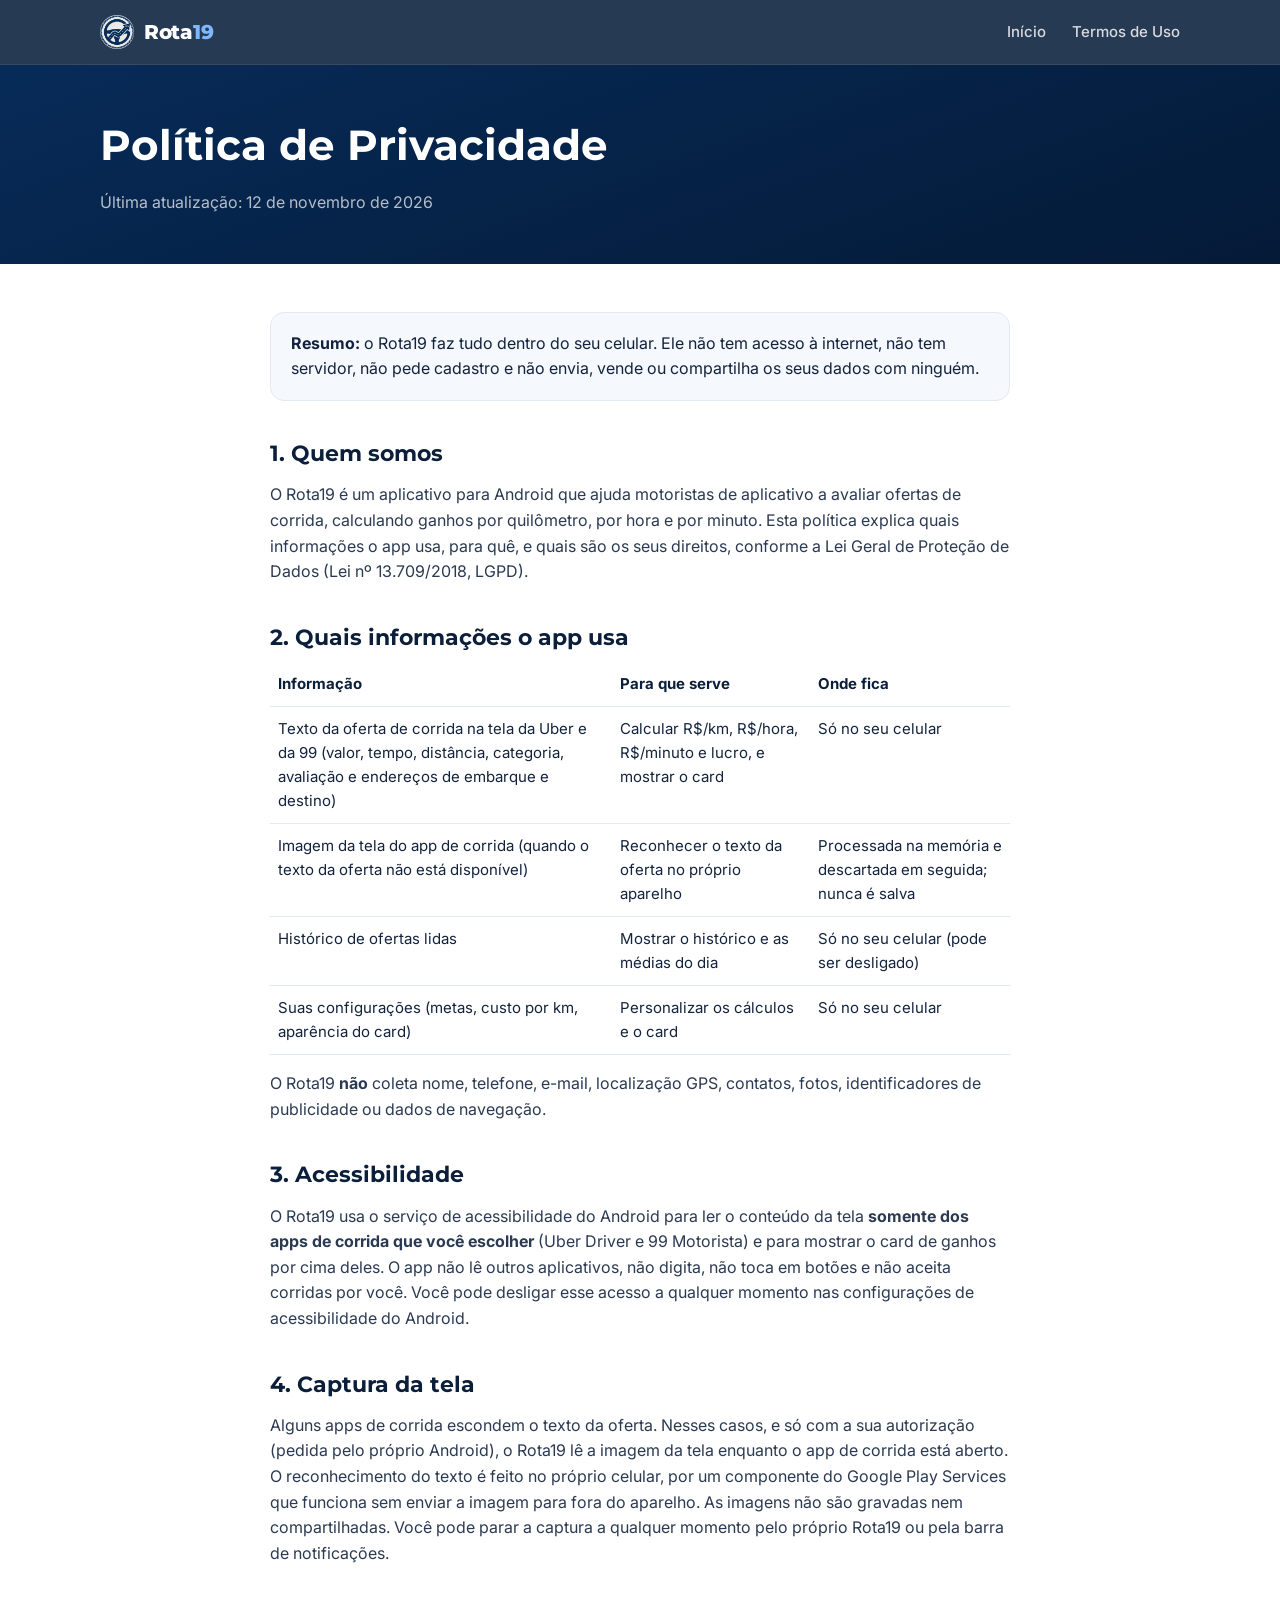
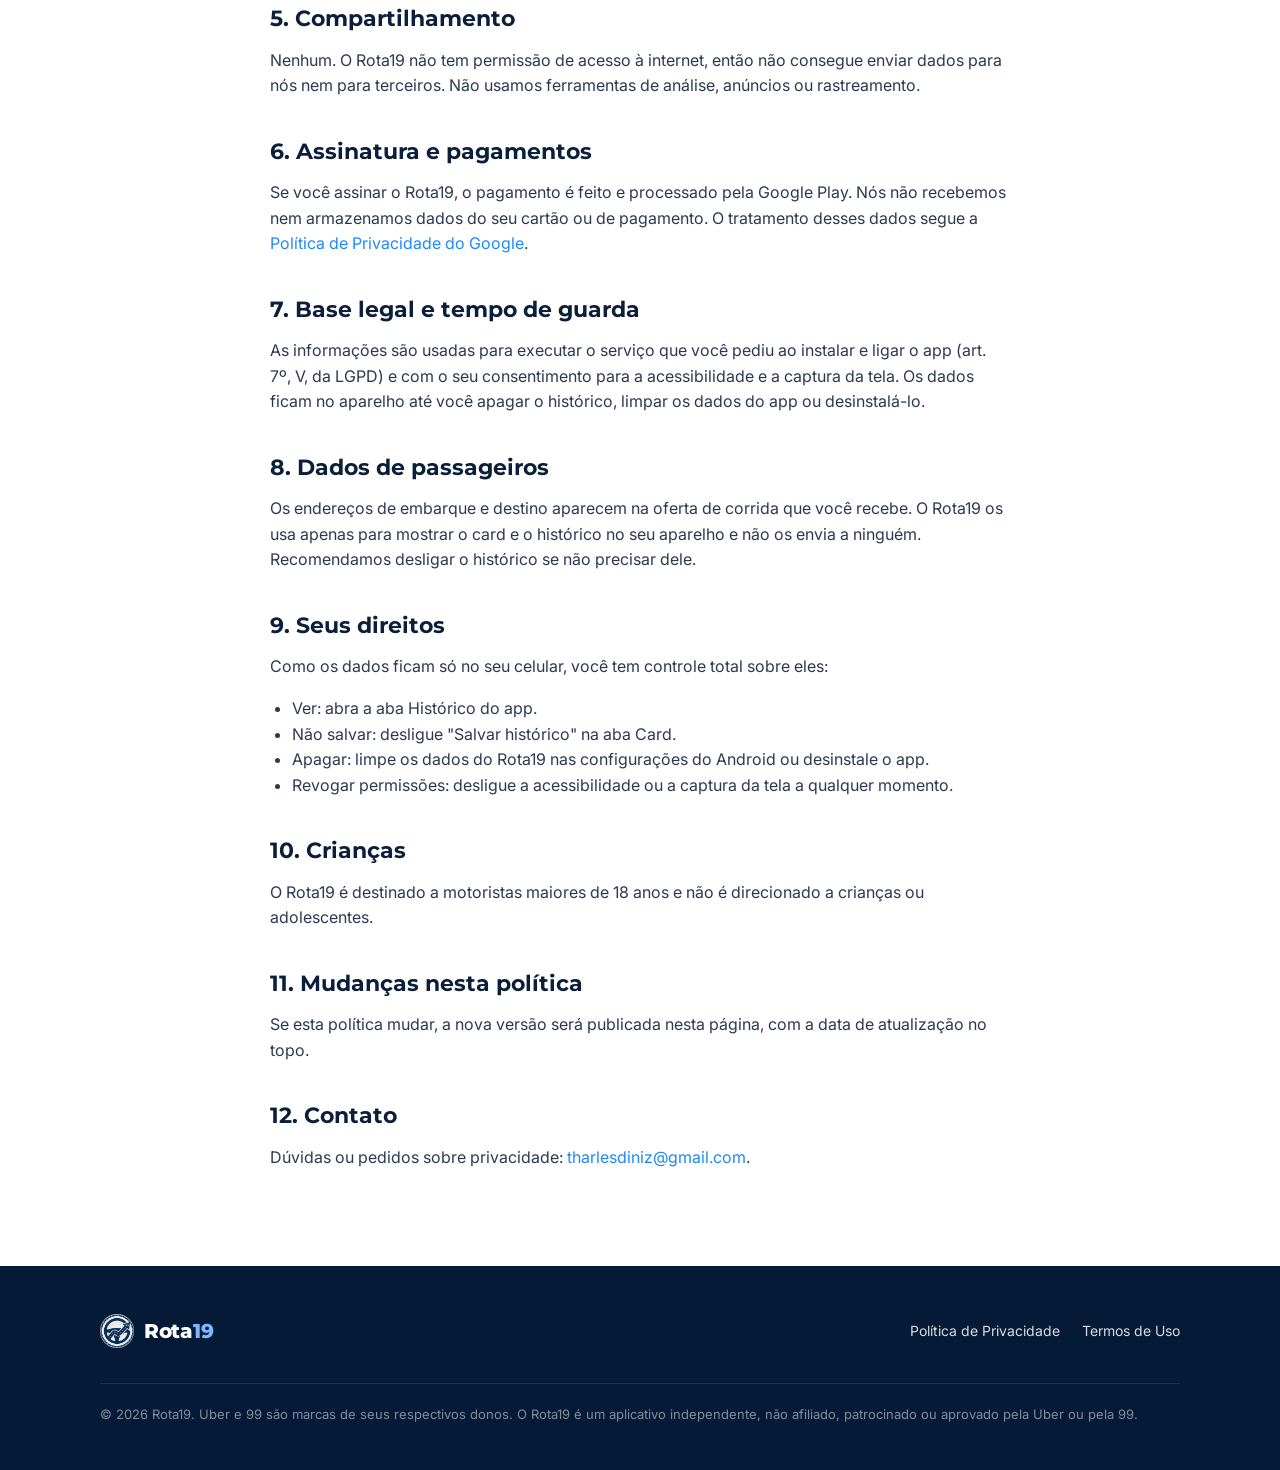
==== privacidade.html @ 99598d10 "Site do Rota19: página inicial, Política de Privacidade e Termos de Uso Co-Authored-By: Claude Opus " ====
<!doctype html>
<html lang="pt-BR">
<head>
  <meta charset="utf-8">
  <meta name="viewport" content="width=device-width, initial-scale=1">
  <title>Política de Privacidade · Rota19</title>
  <meta name="description" content="Como o Rota19 trata os seus dados: tudo é processado no seu celular e nada é enviado para a internet.">
  <meta name="theme-color" content="#072b58">
  <link rel="icon" href="assets/favicon.png">
  <link rel="preconnect" href="https://fonts.googleapis.com">
  <link rel="preconnect" href="https://fonts.gstatic.com" crossorigin>
  <link href="https://fonts.googleapis.com/css2?family=Inter:wght@400;500;600;700&family=Montserrat:wght@700;800&display=swap" rel="stylesheet">
  <link rel="stylesheet" href="assets/style.css">
</head>
<body>

<header class="nav">
  <div class="wrap">
    <a class="brand" href="index.html"><img src="assets/emblema.png" alt=""><span>Rota<b>19</b></span></a>
    <nav class="nav-links">
      <a href="index.html">Início</a>
      <a href="termos.html">Termos de Uso</a>
    </nav>
  </div>
</header>

<div class="doc-hero">
  <div class="wrap">
    <h1>Política de Privacidade</h1>
    <p>Última atualização: 12 de novembro de 2026</p>
  </div>
</div>

<main class="doc">
  <div class="box">
    <strong>Resumo:</strong> o Rota19 faz tudo dentro do seu celular. Ele não tem acesso à internet, não tem servidor, não pede cadastro e não envia, vende ou compartilha os seus dados com ninguém.
  </div>

  <h2>1. Quem somos</h2>
  <p>O Rota19 é um aplicativo para Android que ajuda motoristas de aplicativo a avaliar ofertas de corrida, calculando ganhos por quilômetro, por hora e por minuto. Esta política explica quais informações o app usa, para quê, e quais são os seus direitos, conforme a Lei Geral de Proteção de Dados (Lei nº 13.709/2018, LGPD).</p>

  <h2>2. Quais informações o app usa</h2>
  <table>
    <tr><th>Informação</th><th>Para que serve</th><th>Onde fica</th></tr>
    <tr><td>Texto da oferta de corrida na tela da Uber e da 99 (valor, tempo, distância, categoria, avaliação e endereços de embarque e destino)</td><td>Calcular R$/km, R$/hora, R$/minuto e lucro, e mostrar o card</td><td>Só no seu celular</td></tr>
    <tr><td>Imagem da tela do app de corrida (quando o texto da oferta não está disponível)</td><td>Reconhecer o texto da oferta no próprio aparelho</td><td>Processada na memória e descartada em seguida; nunca é salva</td></tr>
    <tr><td>Histórico de ofertas lidas</td><td>Mostrar o histórico e as médias do dia</td><td>Só no seu celular (pode ser desligado)</td></tr>
    <tr><td>Suas configurações (metas, custo por km, aparência do card)</td><td>Personalizar os cálculos e o card</td><td>Só no seu celular</td></tr>
  </table>
  <p>O Rota19 <strong>não</strong> coleta nome, telefone, e-mail, localização GPS, contatos, fotos, identificadores de publicidade ou dados de navegação.</p>

  <h2>3. Acessibilidade</h2>
  <p>O Rota19 usa o serviço de acessibilidade do Android para ler o conteúdo da tela <strong>somente dos apps de corrida que você escolher</strong> (Uber Driver e 99 Motorista) e para mostrar o card de ganhos por cima deles. O app não lê outros aplicativos, não digita, não toca em botões e não aceita corridas por você. Você pode desligar esse acesso a qualquer momento nas configurações de acessibilidade do Android.</p>

  <h2>4. Captura da tela</h2>
  <p>Alguns apps de corrida escondem o texto da oferta. Nesses casos, e só com a sua autorização (pedida pelo próprio Android), o Rota19 lê a imagem da tela enquanto o app de corrida está aberto. O reconhecimento do texto é feito no próprio celular, por um componente do Google Play Services que funciona sem enviar a imagem para fora do aparelho. As imagens não são gravadas nem compartilhadas. Você pode parar a captura a qualquer momento pelo próprio Rota19 ou pela barra de notificações.</p>

  <h2>5. Compartilhamento</h2>
  <p>Nenhum. O Rota19 não tem permissão de acesso à internet, então não consegue enviar dados para nós nem para terceiros. Não usamos ferramentas de análise, anúncios ou rastreamento.</p>

  <h2>6. Assinatura e pagamentos</h2>
  <p>Se você assinar o Rota19, o pagamento é feito e processado pela Google Play. Nós não recebemos nem armazenamos dados do seu cartão ou de pagamento. O tratamento desses dados segue a <a href="https://policies.google.com/privacy" rel="noopener">Política de Privacidade do Google</a>.</p>

  <h2>7. Base legal e tempo de guarda</h2>
  <p>As informações são usadas para executar o serviço que você pediu ao instalar e ligar o app (art. 7º, V, da LGPD) e com o seu consentimento para a acessibilidade e a captura da tela. Os dados ficam no aparelho até você apagar o histórico, limpar os dados do app ou desinstalá-lo.</p>

  <h2>8. Dados de passageiros</h2>
  <p>Os endereços de embarque e destino aparecem na oferta de corrida que você recebe. O Rota19 os usa apenas para mostrar o card e o histórico no seu aparelho e não os envia a ninguém. Recomendamos desligar o histórico se não precisar dele.</p>

  <h2>9. Seus direitos</h2>
  <p>Como os dados ficam só no seu celular, você tem controle total sobre eles:</p>
  <ul>
    <li>Ver: abra a aba Histórico do app.</li>
    <li>Não salvar: desligue "Salvar histórico" na aba Card.</li>
    <li>Apagar: limpe os dados do Rota19 nas configurações do Android ou desinstale o app.</li>
    <li>Revogar permissões: desligue a acessibilidade ou a captura da tela a qualquer momento.</li>
  </ul>

  <h2>10. Crianças</h2>
  <p>O Rota19 é destinado a motoristas maiores de 18 anos e não é direcionado a crianças ou adolescentes.</p>

  <h2>11. Mudanças nesta política</h2>
  <p>Se esta política mudar, a nova versão será publicada nesta página, com a data de atualização no topo.</p>

  <h2>12. Contato</h2>
  <p>Dúvidas ou pedidos sobre privacidade: <a href="mailto:tharlesdiniz@gmail.com">tharlesdiniz@gmail.com</a>.</p>
</main>

<footer>
  <div class="wrap">
    <div class="foot-top">
      <a class="brand" href="index.html"><img src="assets/emblema.png" alt=""><span>Rota<b>19</b></span></a>
      <div class="foot-links">
        <a href="privacidade.html">Política de Privacidade</a>
        <a href="termos.html">Termos de Uso</a>
      </div>
    </div>
    <p class="disclaimer">© 2026 Rota19. Uber e 99 são marcas de seus respectivos donos. O Rota19 é um aplicativo independente, não afiliado, patrocinado ou aprovado pela Uber ou pela 99.</p>
  </div>
</footer>

</body>
</html>
---- assets/style.css ----
:root {
  --navy: #072b58;
  --navy-deep: #041a37;
  --navy-ink: #0b1f3a;
  --blue: #1e88ff;
  --sky: #e8f1ff;
  --text: #13233d;
  --muted: #5b6b82;
  --line: #e3e9f2;
  --bg: #ffffff;
  --bg-soft: #f5f8fc;
  --green: #22c55e;
  --yellow: #facc15;
  --red: #ef4444;
  --radius: 18px;
  --shadow: 0 18px 50px -20px rgba(7, 43, 88, .35);
}

* { box-sizing: border-box; }
html { scroll-behavior: smooth; }
body {
  margin: 0;
  font-family: "Inter", system-ui, -apple-system, "Segoe UI", Roboto, sans-serif;
  color: var(--text);
  background: var(--bg);
  line-height: 1.6;
  -webkit-font-smoothing: antialiased;
}
img { max-width: 100%; display: block; }
a { color: var(--blue); text-decoration: none; }
a:hover { text-decoration: underline; }
h1, h2, h3 { font-family: "Montserrat", "Inter", sans-serif; line-height: 1.15; margin: 0 0 .5em; color: var(--navy-ink); }
.wrap { width: 100%; max-width: 1120px; margin: 0 auto; padding: 0 20px; }

/* ---------- Cabeçalho ---------- */
.nav {
  position: sticky; top: 0; z-index: 50;
  background: rgba(4, 26, 55, .86);
  backdrop-filter: saturate(160%) blur(12px);
  -webkit-backdrop-filter: saturate(160%) blur(12px);
  border-bottom: 1px solid rgba(255, 255, 255, .08);
}
.nav .wrap { display: flex; align-items: center; justify-content: space-between; height: 64px; }
.brand { display: flex; align-items: center; gap: 10px; color: #fff; font-family: "Montserrat", sans-serif; font-weight: 800; font-size: 20px; letter-spacing: -.3px; }
.brand:hover { text-decoration: none; }
.brand img { width: 34px; height: 34px; }
.brand b { color: #7db8ff; font-weight: 800; }
.nav-links { display: flex; gap: 26px; }
.nav-links a { color: rgba(255, 255, 255, .82); font-weight: 500; font-size: 15px; }
.nav-links a:hover { color: #fff; text-decoration: none; }
@media (max-width: 760px) { .nav-links { display: none; } }

/* ---------- Botões ---------- */
.btn {
  display: inline-flex; align-items: center; gap: 10px;
  padding: 14px 22px; border-radius: 14px;
  font-weight: 700; font-size: 16px; border: 0; cursor: pointer;
  transition: transform .15s ease, box-shadow .15s ease, background .15s ease;
}
.btn:hover { text-decoration: none; transform: translateY(-2px); }
.btn-light { background: #fff; color: var(--navy); box-shadow: 0 10px 30px -10px rgba(0, 0, 0, .5); }
.btn-ghost { background: rgba(255, 255, 255, .08); color: #fff; border: 1px solid rgba(255, 255, 255, .22); }
.btn-ghost:hover { background: rgba(255, 255, 255, .14); }
.btn svg { width: 22px; height: 22px; }
.btn small { display: block; font-size: 11px; font-weight: 600; opacity: .7; line-height: 1; text-transform: uppercase; letter-spacing: .6px; }
.btn span { line-height: 1.15; text-align: left; }

/* ---------- Hero ---------- */
.hero {
  position: relative; overflow: hidden; color: #fff;
  background:
    radial-gradient(900px 500px at 85% 10%, rgba(30, 136, 255, .35), transparent 60%),
    radial-gradient(700px 400px at 0% 100%, rgba(30, 136, 255, .18), transparent 60%),
    linear-gradient(160deg, var(--navy) 0%, var(--navy-deep) 70%);
  padding: 72px 0 96px;
}
.hero::after { /* estrada sutil ao fundo */
  content: ""; position: absolute; inset: auto -10% -120px -10%; height: 260px;
  background: repeating-linear-gradient(90deg, rgba(255, 255, 255, .12) 0 40px, transparent 40px 80px);
  mask: linear-gradient(transparent, #000 45%, transparent);
  -webkit-mask: linear-gradient(transparent, #000 45%, transparent);
  transform: perspective(400px) rotateX(60deg);
  opacity: .5; pointer-events: none;
}
.hero .wrap { position: relative; z-index: 1; display: grid; grid-template-columns: 1.1fr .9fr; gap: 48px; align-items: center; }
.pill {
  display: inline-flex; align-items: center; gap: 8px;
  padding: 6px 14px; border-radius: 999px;
  background: rgba(255, 255, 255, .1); border: 1px solid rgba(255, 255, 255, .18);
  font-size: 13px; font-weight: 600; color: #cfe3ff; margin-bottom: 20px;
}
.pill i { width: 8px; height: 8px; border-radius: 50%; background: var(--green); box-shadow: 0 0 0 4px rgba(34, 197, 94, .25); }
.hero h1 { color: #fff; font-size: clamp(34px, 5.2vw, 56px); font-weight: 800; letter-spacing: -1px; }
.hero h1 em { font-style: normal; background: linear-gradient(90deg, #7db8ff, #b9dcff); -webkit-background-clip: text; background-clip: text; color: transparent; }
.hero p.lead { font-size: 19px; color: rgba(255, 255, 255, .8); max-width: 540px; margin: 0 0 30px; }
.cta { display: flex; flex-wrap: wrap; gap: 14px; }
.hero-note { margin-top: 18px; font-size: 14px; color: rgba(255, 255, 255, .6); }

/* Celular com o card */
.phone {
  position: relative; margin: 0 auto; width: 290px; height: 580px;
  border-radius: 44px; padding: 12px;
  background: linear-gradient(145deg, #1b2b45, #0a1426);
  box-shadow: 0 40px 80px -30px rgba(0, 0, 0, .7), inset 0 0 0 2px rgba(255, 255, 255, .08);
  animation: float 6s ease-in-out infinite;
}
@keyframes float { 50% { transform: translateY(-12px); } }
.screen {
  position: relative; height: 100%; border-radius: 34px; overflow: hidden;
  background:
    linear-gradient(115deg, transparent 46%, #c9d6e6 46.5%, #c9d6e6 49%, transparent 49.5%),
    linear-gradient(30deg, transparent 60%, #d5e0ed 60.5%, #d5e0ed 62.5%, transparent 63%),
    radial-gradient(circle at 30% 70%, #cdebd6 0 40px, transparent 41px),
    #e9eff6;
}
.route { position: absolute; inset: 0; }
.ride-card {
  position: absolute; left: 12px; right: 12px; bottom: 12px;
  background: #fff; border-radius: 18px; padding: 14px 16px;
  box-shadow: 0 8px 24px -8px rgba(0, 0, 0, .3);
  color: #111; font-size: 12px;
}
.ride-card .tag { display: inline-block; background: #111; color: #fff; border-radius: 6px; padding: 2px 8px; font-weight: 700; font-size: 11px; }
.ride-card .price { font-size: 30px; font-weight: 800; letter-spacing: -1px; margin: 4px 0 2px; }
.ride-card .muted { color: #666; }
.ride-card .accept { margin-top: 10px; background: #111; color: #fff; text-align: center; border-radius: 10px; padding: 9px; font-weight: 700; }
.r19 {
  position: absolute; top: 34px; right: 12px; width: 150px;
  background: #121821; border: 2px solid var(--green); border-radius: 12px;
  padding: 8px 10px 7px; color: #fff; font-family: "Montserrat", sans-serif;
  box-shadow: 0 14px 30px -10px rgba(0, 0, 0, .6);
  animation: pop .7s .5s ease-out both;
}
@keyframes pop { from { opacity: 0; transform: translateY(-8px) scale(.96); } }
.r19 .row { display: flex; align-items: baseline; gap: 5px; line-height: 1.25; }
.r19 .row::before { content: ""; width: 3px; height: 18px; border-radius: 2px; background: currentColor; align-self: center; }
.r19 .v { font-size: 22px; font-weight: 800; }
.r19 .u { font-size: 11px; color: #9aa7b8; font-family: "Inter", sans-serif; }
.r19 .g { color: var(--green); }
.r19 .y { color: var(--yellow); }
.r19 .foot { margin-top: 3px; font-size: 11px; font-weight: 700; color: #dfe7f1; font-family: "Inter", sans-serif; }

@media (max-width: 900px) {
  .hero { padding: 48px 0 72px; }
  .hero .wrap { grid-template-columns: 1fr; text-align: center; }
  .hero p.lead { margin-left: auto; margin-right: auto; }
  .cta { justify-content: center; }
  .phone { width: 260px; height: 520px; }
}

/* ---------- Seções ---------- */
section { padding: 88px 0; }
.soft { background: var(--bg-soft); }
.head { text-align: center; max-width: 680px; margin: 0 auto 52px; }
.eyebrow { display: inline-block; color: var(--blue); font-weight: 700; font-size: 13px; text-transform: uppercase; letter-spacing: 1.4px; margin-bottom: 10px; }
.head h2 { font-size: clamp(28px, 3.6vw, 40px); font-weight: 800; letter-spacing: -.6px; }
.head p { color: var(--muted); font-size: 18px; margin: 0; }

/* Passos */
.steps { display: grid; grid-template-columns: repeat(3, 1fr); gap: 22px; counter-reset: s; }
.step { position: relative; background: #fff; border: 1px solid var(--line); border-radius: var(--radius); padding: 30px 26px; }
.step::before {
  counter-increment: s; content: counter(s);
  display: grid; place-items: center; width: 44px; height: 44px; border-radius: 12px;
  background: var(--navy); color: #fff; font-weight: 800; font-family: "Montserrat", sans-serif; margin-bottom: 18px;
}
.step h3 { font-size: 20px; }
.step p { color: var(--muted); margin: 0; }

/* Recursos */
.grid { display: grid; grid-template-columns: repeat(3, 1fr); gap: 22px; }
.feat {
  background: #fff; border: 1px solid var(--line); border-radius: var(--radius); padding: 28px 24px;
  transition: transform .2s ease, box-shadow .2s ease, border-color .2s ease;
}
.feat:hover { transform: translateY(-4px); box-shadow: var(--shadow); border-color: transparent; }
.ico { width: 50px; height: 50px; border-radius: 14px; display: grid; place-items: center; background: var(--sky); color: var(--navy); margin-bottom: 18px; }
.ico svg { width: 26px; height: 26px; }
.feat h3 { font-size: 19px; }
.feat p { color: var(--muted); margin: 0; font-size: 15.5px; }

/* Cores */
.levels { display: flex; flex-wrap: wrap; gap: 14px; justify-content: center; margin-top: 34px; }
.level { display: flex; align-items: center; gap: 10px; background: #fff; border: 1px solid var(--line); border-radius: 999px; padding: 10px 18px; font-weight: 600; }
.level i { width: 14px; height: 14px; border-radius: 50%; }

/* Privacidade */
.privacy { background: linear-gradient(160deg, var(--navy) 0%, var(--navy-deep) 100%); color: #fff; border-radius: 28px; padding: 56px; display: grid; grid-template-columns: 1fr 1fr; gap: 40px; align-items: center; }
.privacy h2 { color: #fff; font-size: clamp(26px, 3.2vw, 36px); }
.privacy p { color: rgba(255, 255, 255, .78); font-size: 17px; }
.checks { list-style: none; padding: 0; margin: 0; display: grid; gap: 14px; }
.checks li { display: flex; gap: 12px; align-items: flex-start; background: rgba(255, 255, 255, .06); border: 1px solid rgba(255, 255, 255, .1); border-radius: 14px; padding: 14px 16px; }
.checks svg { flex: none; width: 22px; height: 22px; color: var(--green); margin-top: 2px; }

/* Compatível */
.compat { display: flex; flex-wrap: wrap; justify-content: center; gap: 16px; }
.chip { background: #fff; border: 1px solid var(--line); border-radius: 16px; padding: 18px 26px; text-align: center; min-width: 170px; }
.chip strong { display: block; font-family: "Montserrat", sans-serif; font-size: 22px; color: var(--navy-ink); }
.chip span { color: var(--muted); font-size: 14px; }

/* Perguntas */
.faq { max-width: 780px; margin: 0 auto; display: grid; gap: 12px; }
.faq details { background: #fff; border: 1px solid var(--line); border-radius: 16px; padding: 4px 22px; }
.faq summary { cursor: pointer; list-style: none; font-weight: 700; padding: 16px 0; display: flex; justify-content: space-between; gap: 12px; color: var(--navy-ink); }
.faq summary::-webkit-details-marker { display: none; }
.faq summary::after { content: "+"; font-size: 22px; line-height: 1; color: var(--blue); transition: transform .2s; }
.faq details[open] summary::after { transform: rotate(45deg); }
.faq details p { margin: 0 0 18px; color: var(--muted); }

/* CTA final */
.final { text-align: center; }
.final .box { background: var(--sky); border-radius: 28px; padding: 60px 24px; }
.final img { width: 220px; margin: 0 auto 22px; border-radius: 22px; box-shadow: var(--shadow); }
.final h2 { font-size: clamp(26px, 3.4vw, 38px); }
.final p { color: var(--muted); font-size: 18px; margin: 0 auto 26px; max-width: 520px; }
.btn-navy { background: var(--navy); color: #fff; }

/* Rodapé */
footer { background: var(--navy-deep); color: rgba(255, 255, 255, .7); padding: 48px 0 32px; font-size: 14px; }
footer .wrap { display: grid; gap: 22px; }
.foot-top { display: flex; flex-wrap: wrap; justify-content: space-between; gap: 20px; align-items: center; }
.foot-links { display: flex; flex-wrap: wrap; gap: 22px; }
.foot-links a { color: rgba(255, 255, 255, .85); }
.disclaimer { border-top: 1px solid rgba(255, 255, 255, .1); padding-top: 20px; font-size: 13px; color: rgba(255, 255, 255, .5); }

@media (max-width: 900px) {
  section { padding: 64px 0; }
  .steps, .grid { grid-template-columns: 1fr; }
  .privacy { grid-template-columns: 1fr; padding: 36px 24px; }
}
@media (min-width: 640px) and (max-width: 900px) { .grid { grid-template-columns: 1fr 1fr; } }

/* ---------- Páginas de texto (política e termos) ---------- */
.doc-hero { background: linear-gradient(160deg, var(--navy) 0%, var(--navy-deep) 100%); color: #fff; padding: 56px 0 48px; }
.doc-hero h1 { color: #fff; font-size: clamp(30px, 4vw, 42px); }
.doc-hero p { color: rgba(255, 255, 255, .7); margin: 0; }
.doc { max-width: 780px; margin: 0 auto; padding: 48px 20px 80px; }
.doc h2 { font-size: 22px; margin-top: 40px; }
.doc p, .doc li { color: #2b3a52; }
.doc ul { padding-left: 22px; }
.doc .box { background: var(--bg-soft); border: 1px solid var(--line); border-radius: 14px; padding: 18px 20px; }
.doc table { width: 100%; border-collapse: collapse; margin: 12px 0; font-size: 15px; }
.doc th, .doc td { text-align: left; border-bottom: 1px solid var(--line); padding: 10px 8px; vertical-align: top; }
.doc th { color: var(--navy-ink); }
@media (max-width: 560px) { .doc table { font-size: 13.5px; } }

@media (prefers-reduced-motion: reduce) { .phone, .r19 { animation: none; } html { scroll-behavior: auto; } }
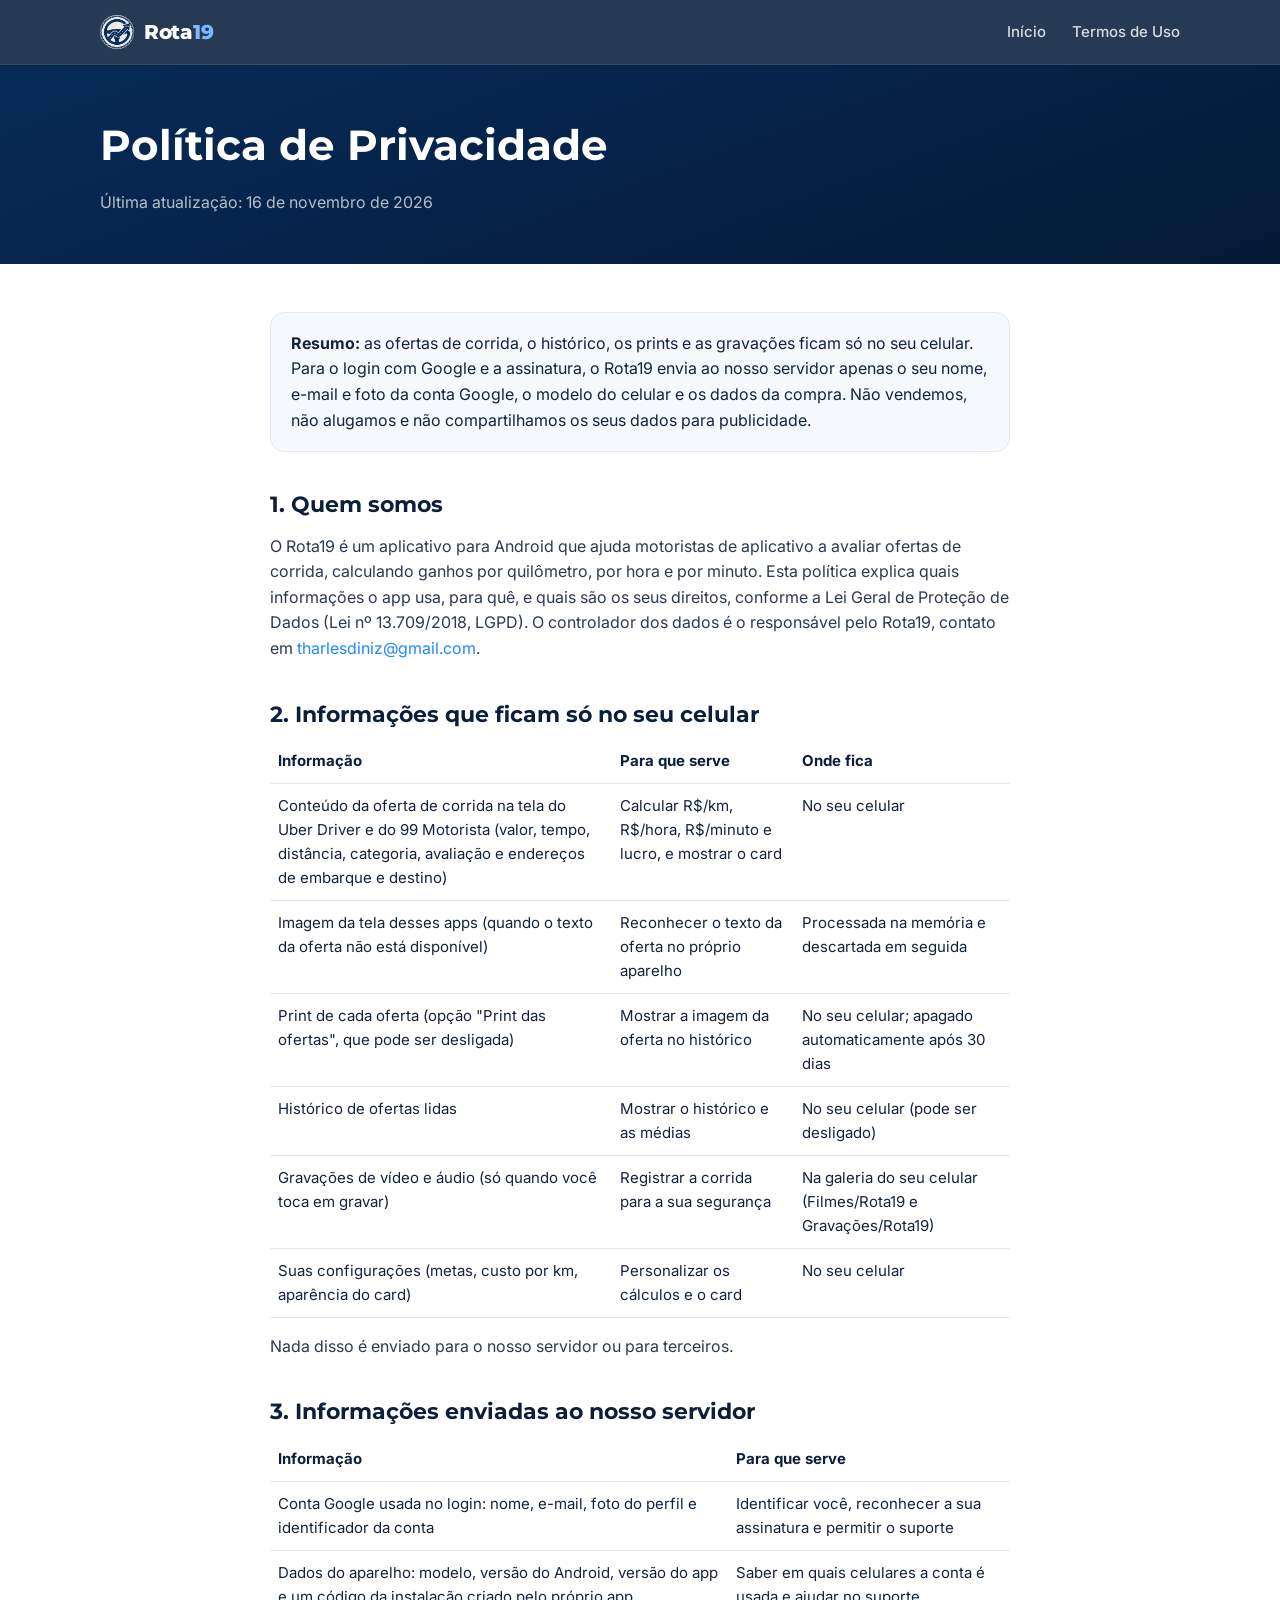
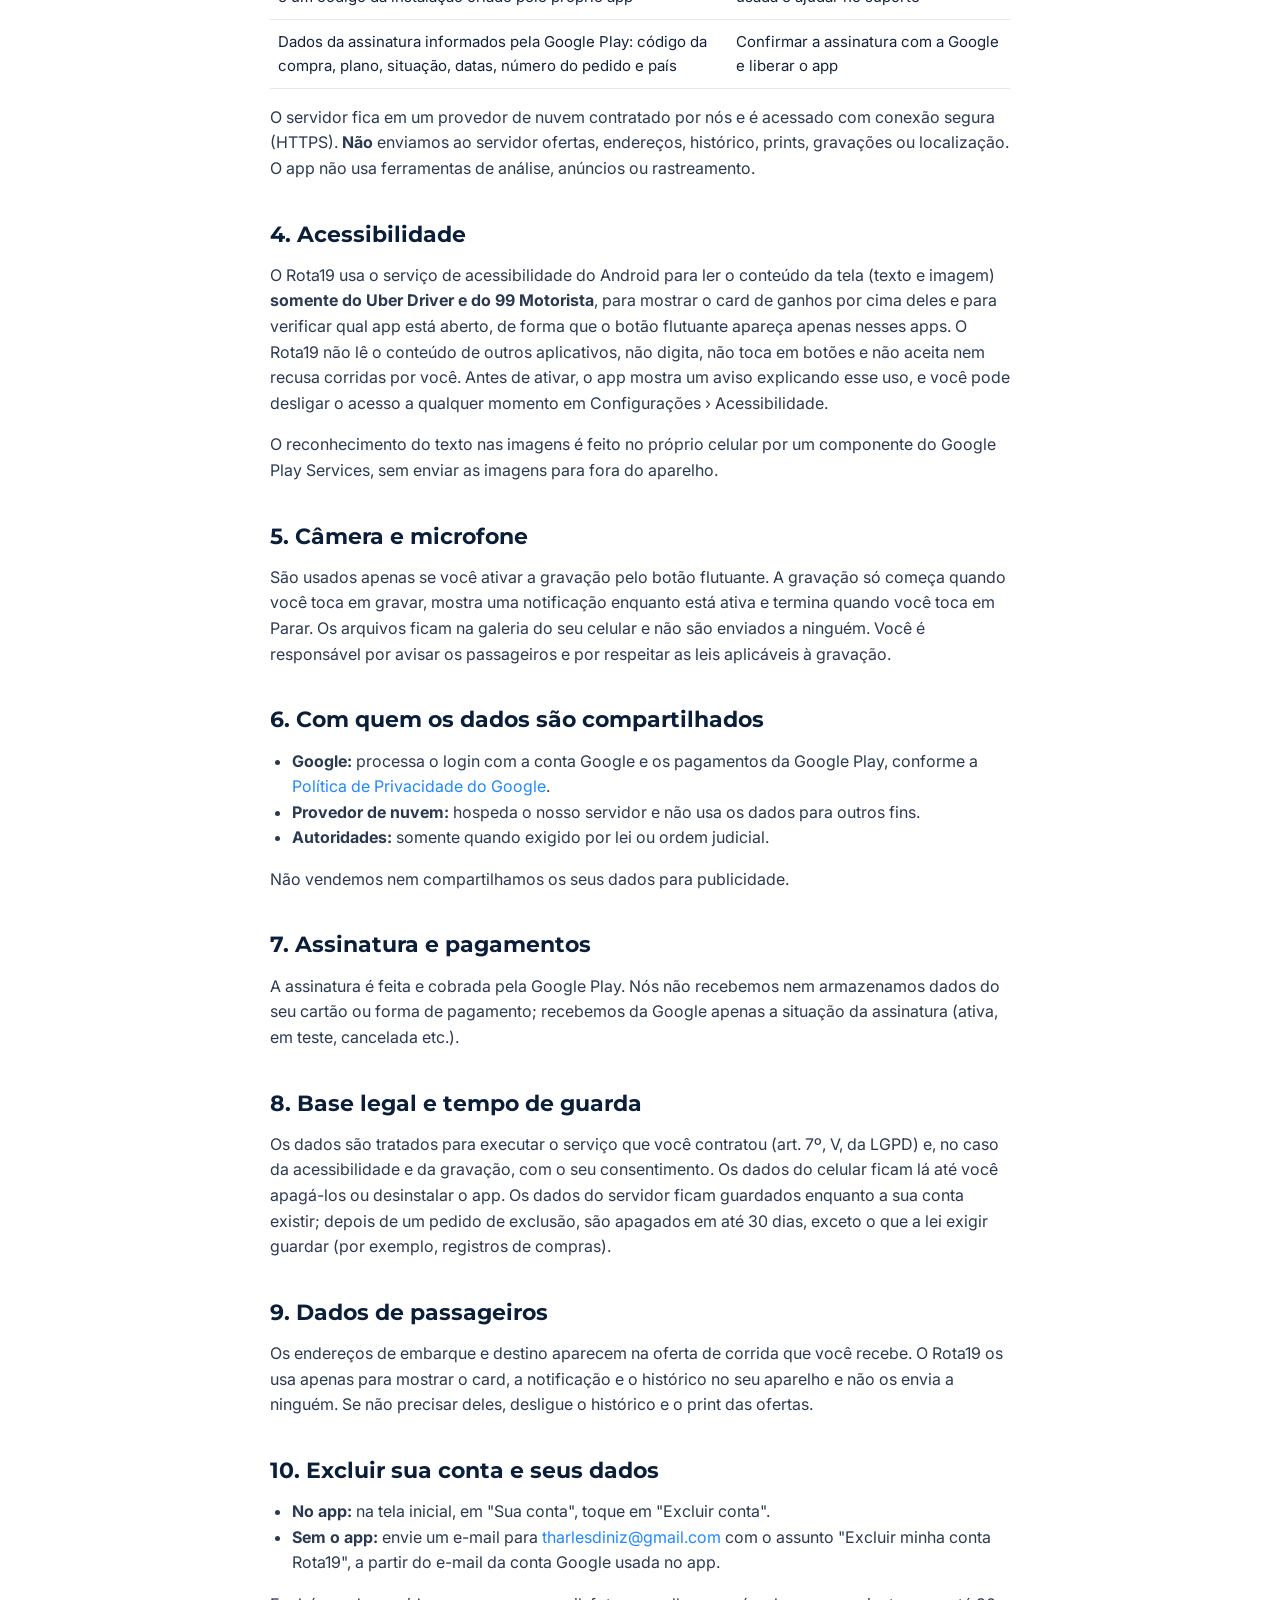
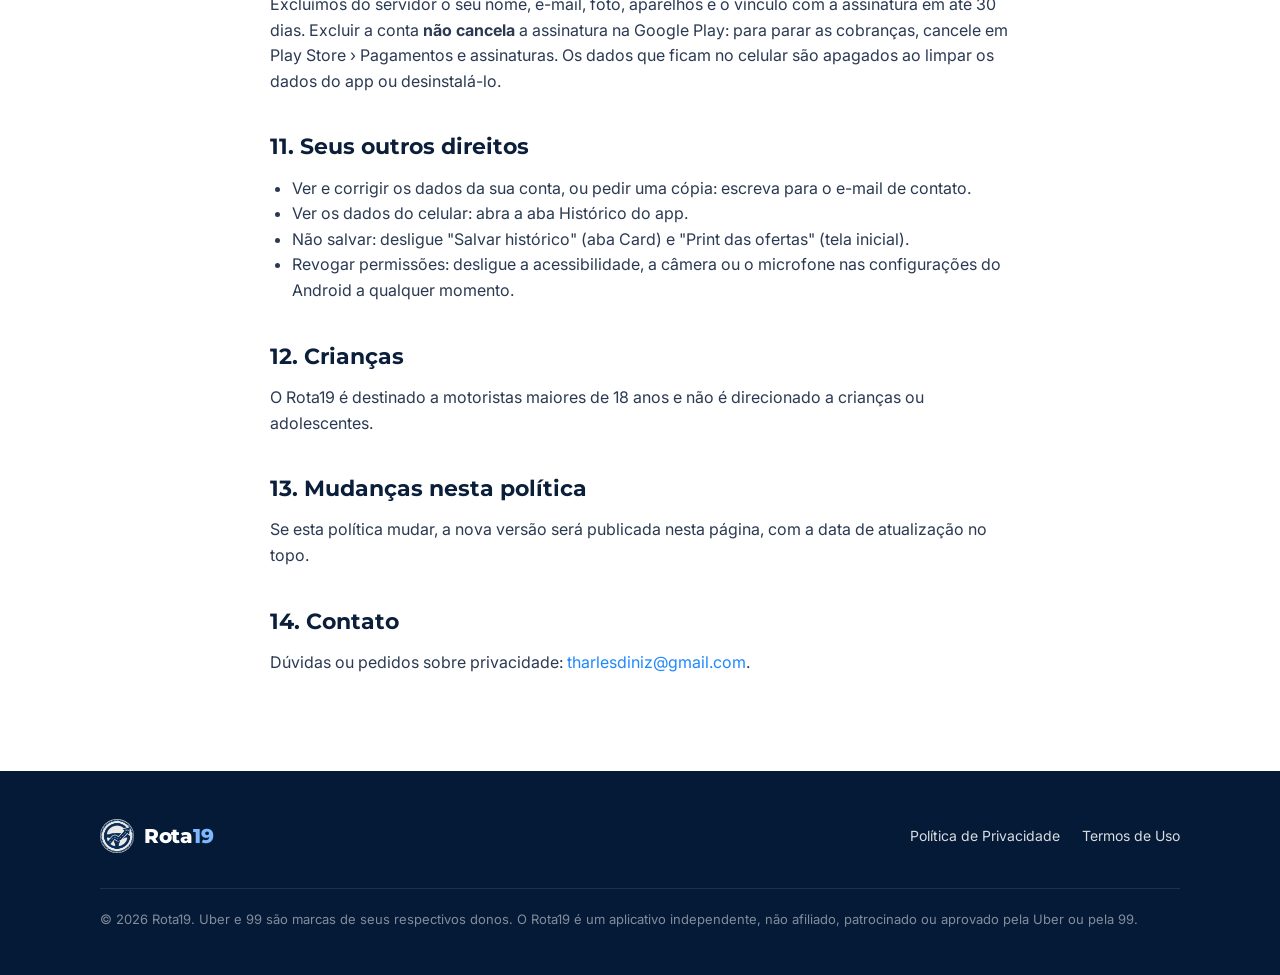
==== commit 703d0fad: "Política de Privacidade e Termos: login Google, assinatura, prints, gravações e exclusão de conta Co" ====
--- a/privacidade.html
+++ b/privacidade.html
@@ -4,7 +4,7 @@
   <meta charset="utf-8">
   <meta name="viewport" content="width=device-width, initial-scale=1">
   <title>Política de Privacidade · Rota19</title>
-  <meta name="description" content="Como o Rota19 trata os seus dados: tudo é processado no seu celular e nada é enviado para a internet.">
+  <meta name="description" content="Como o Rota19 trata os seus dados: as ofertas e o histórico ficam no seu celular; o servidor recebe só o necessário para o login e a assinatura.">
   <meta name="theme-color" content="#072b58">
   <link rel="icon" href="assets/favicon.png">
   <link rel="preconnect" href="https://fonts.googleapis.com">
@@ -27,62 +27,85 @@
 <div class="doc-hero">
   <div class="wrap">
     <h1>Política de Privacidade</h1>
-    <p>Última atualização: 12 de novembro de 2026</p>
+    <p>Última atualização: 16 de novembro de 2026</p>
   </div>
 </div>
 
 <main class="doc">
   <div class="box">
-    <strong>Resumo:</strong> o Rota19 faz tudo dentro do seu celular. Ele não tem acesso à internet, não tem servidor, não pede cadastro e não envia, vende ou compartilha os seus dados com ninguém.
+    <strong>Resumo:</strong> as ofertas de corrida, o histórico, os prints e as gravações ficam só no seu celular. Para o login com Google e a assinatura, o Rota19 envia ao nosso servidor apenas o seu nome, e-mail e foto da conta Google, o modelo do celular e os dados da compra. Não vendemos, não alugamos e não compartilhamos os seus dados para publicidade.
   </div>
 
   <h2>1. Quem somos</h2>
-  <p>O Rota19 é um aplicativo para Android que ajuda motoristas de aplicativo a avaliar ofertas de corrida, calculando ganhos por quilômetro, por hora e por minuto. Esta política explica quais informações o app usa, para quê, e quais são os seus direitos, conforme a Lei Geral de Proteção de Dados (Lei nº 13.709/2018, LGPD).</p>
+  <p>O Rota19 é um aplicativo para Android que ajuda motoristas de aplicativo a avaliar ofertas de corrida, calculando ganhos por quilômetro, por hora e por minuto. Esta política explica quais informações o app usa, para quê, e quais são os seus direitos, conforme a Lei Geral de Proteção de Dados (Lei nº 13.709/2018, LGPD). O controlador dos dados é o responsável pelo Rota19, contato em <a href="mailto:tharlesdiniz@gmail.com">tharlesdiniz@gmail.com</a>.</p>
 
-  <h2>2. Quais informações o app usa</h2>
+  <h2>2. Informações que ficam só no seu celular</h2>
   <table>
     <tr><th>Informação</th><th>Para que serve</th><th>Onde fica</th></tr>
-    <tr><td>Texto da oferta de corrida na tela da Uber e da 99 (valor, tempo, distância, categoria, avaliação e endereços de embarque e destino)</td><td>Calcular R$/km, R$/hora, R$/minuto e lucro, e mostrar o card</td><td>Só no seu celular</td></tr>
-    <tr><td>Imagem da tela do app de corrida (quando o texto da oferta não está disponível)</td><td>Reconhecer o texto da oferta no próprio aparelho</td><td>Processada na memória e descartada em seguida; nunca é salva</td></tr>
-    <tr><td>Histórico de ofertas lidas</td><td>Mostrar o histórico e as médias do dia</td><td>Só no seu celular (pode ser desligado)</td></tr>
-    <tr><td>Suas configurações (metas, custo por km, aparência do card)</td><td>Personalizar os cálculos e o card</td><td>Só no seu celular</td></tr>
+    <tr><td>Conteúdo da oferta de corrida na tela do Uber Driver e do 99 Motorista (valor, tempo, distância, categoria, avaliação e endereços de embarque e destino)</td><td>Calcular R$/km, R$/hora, R$/minuto e lucro, e mostrar o card</td><td>No seu celular</td></tr>
+    <tr><td>Imagem da tela desses apps (quando o texto da oferta não está disponível)</td><td>Reconhecer o texto da oferta no próprio aparelho</td><td>Processada na memória e descartada em seguida</td></tr>
+    <tr><td>Print de cada oferta (opção "Print das ofertas", que pode ser desligada)</td><td>Mostrar a imagem da oferta no histórico</td><td>No seu celular; apagado automaticamente após 30 dias</td></tr>
+    <tr><td>Histórico de ofertas lidas</td><td>Mostrar o histórico e as médias</td><td>No seu celular (pode ser desligado)</td></tr>
+    <tr><td>Gravações de vídeo e áudio (só quando você toca em gravar)</td><td>Registrar a corrida para a sua segurança</td><td>Na galeria do seu celular (Filmes/Rota19 e Gravações/Rota19)</td></tr>
+    <tr><td>Suas configurações (metas, custo por km, aparência do card)</td><td>Personalizar os cálculos e o card</td><td>No seu celular</td></tr>
   </table>
-  <p>O Rota19 <strong>não</strong> coleta nome, telefone, e-mail, localização GPS, contatos, fotos, identificadores de publicidade ou dados de navegação.</p>
+  <p>Nada disso é enviado para o nosso servidor ou para terceiros.</p>
 
-  <h2>3. Acessibilidade</h2>
-  <p>O Rota19 usa o serviço de acessibilidade do Android para ler o conteúdo da tela <strong>somente dos apps de corrida que você escolher</strong> (Uber Driver e 99 Motorista) e para mostrar o card de ganhos por cima deles. O app não lê outros aplicativos, não digita, não toca em botões e não aceita corridas por você. Você pode desligar esse acesso a qualquer momento nas configurações de acessibilidade do Android.</p>
+  <h2>3. Informações enviadas ao nosso servidor</h2>
+  <table>
+    <tr><th>Informação</th><th>Para que serve</th></tr>
+    <tr><td>Conta Google usada no login: nome, e-mail, foto do perfil e identificador da conta</td><td>Identificar você, reconhecer a sua assinatura e permitir o suporte</td></tr>
+    <tr><td>Dados do aparelho: modelo, versão do Android, versão do app e um código da instalação criado pelo próprio app</td><td>Saber em quais celulares a conta é usada e ajudar no suporte</td></tr>
+    <tr><td>Dados da assinatura informados pela Google Play: código da compra, plano, situação, datas, número do pedido e país</td><td>Confirmar a assinatura com a Google e liberar o app</td></tr>
+  </table>
+  <p>O servidor fica em um provedor de nuvem contratado por nós e é acessado com conexão segura (HTTPS). <strong>Não</strong> enviamos ao servidor ofertas, endereços, histórico, prints, gravações ou localização. O app não usa ferramentas de análise, anúncios ou rastreamento.</p>
 
-  <h2>4. Captura da tela</h2>
-  <p>Alguns apps de corrida escondem o texto da oferta. Nesses casos, e só com a sua autorização (pedida pelo próprio Android), o Rota19 lê a imagem da tela enquanto o app de corrida está aberto. O reconhecimento do texto é feito no próprio celular, por um componente do Google Play Services que funciona sem enviar a imagem para fora do aparelho. As imagens não são gravadas nem compartilhadas. Você pode parar a captura a qualquer momento pelo próprio Rota19 ou pela barra de notificações.</p>
+  <h2>4. Acessibilidade</h2>
+  <p>O Rota19 usa o serviço de acessibilidade do Android para ler o conteúdo da tela (texto e imagem) <strong>somente do Uber Driver e do 99 Motorista</strong>, para mostrar o card de ganhos por cima deles e para verificar qual app está aberto, de forma que o botão flutuante apareça apenas nesses apps. O Rota19 não lê o conteúdo de outros aplicativos, não digita, não toca em botões e não aceita nem recusa corridas por você. Antes de ativar, o app mostra um aviso explicando esse uso, e você pode desligar o acesso a qualquer momento em Configurações › Acessibilidade.</p>
+  <p>O reconhecimento do texto nas imagens é feito no próprio celular por um componente do Google Play Services, sem enviar as imagens para fora do aparelho.</p>
 
-  <h2>5. Compartilhamento</h2>
-  <p>Nenhum. O Rota19 não tem permissão de acesso à internet, então não consegue enviar dados para nós nem para terceiros. Não usamos ferramentas de análise, anúncios ou rastreamento.</p>
+  <h2>5. Câmera e microfone</h2>
+  <p>São usados apenas se você ativar a gravação pelo botão flutuante. A gravação só começa quando você toca em gravar, mostra uma notificação enquanto está ativa e termina quando você toca em Parar. Os arquivos ficam na galeria do seu celular e não são enviados a ninguém. Você é responsável por avisar os passageiros e por respeitar as leis aplicáveis à gravação.</p>
 
-  <h2>6. Assinatura e pagamentos</h2>
-  <p>Se você assinar o Rota19, o pagamento é feito e processado pela Google Play. Nós não recebemos nem armazenamos dados do seu cartão ou de pagamento. O tratamento desses dados segue a <a href="https://policies.google.com/privacy" rel="noopener">Política de Privacidade do Google</a>.</p>
+  <h2>6. Com quem os dados são compartilhados</h2>
+  <ul>
+    <li><strong>Google:</strong> processa o login com a conta Google e os pagamentos da Google Play, conforme a <a href="https://policies.google.com/privacy" rel="noopener">Política de Privacidade do Google</a>.</li>
+    <li><strong>Provedor de nuvem:</strong> hospeda o nosso servidor e não usa os dados para outros fins.</li>
+    <li><strong>Autoridades:</strong> somente quando exigido por lei ou ordem judicial.</li>
+  </ul>
+  <p>Não vendemos nem compartilhamos os seus dados para publicidade.</p>
 
-  <h2>7. Base legal e tempo de guarda</h2>
-  <p>As informações são usadas para executar o serviço que você pediu ao instalar e ligar o app (art. 7º, V, da LGPD) e com o seu consentimento para a acessibilidade e a captura da tela. Os dados ficam no aparelho até você apagar o histórico, limpar os dados do app ou desinstalá-lo.</p>
+  <h2>7. Assinatura e pagamentos</h2>
+  <p>A assinatura é feita e cobrada pela Google Play. Nós não recebemos nem armazenamos dados do seu cartão ou forma de pagamento; recebemos da Google apenas a situação da assinatura (ativa, em teste, cancelada etc.).</p>
 
-  <h2>8. Dados de passageiros</h2>
-  <p>Os endereços de embarque e destino aparecem na oferta de corrida que você recebe. O Rota19 os usa apenas para mostrar o card e o histórico no seu aparelho e não os envia a ninguém. Recomendamos desligar o histórico se não precisar dele.</p>
+  <h2>8. Base legal e tempo de guarda</h2>
+  <p>Os dados são tratados para executar o serviço que você contratou (art. 7º, V, da LGPD) e, no caso da acessibilidade e da gravação, com o seu consentimento. Os dados do celular ficam lá até você apagá-los ou desinstalar o app. Os dados do servidor ficam guardados enquanto a sua conta existir; depois de um pedido de exclusão, são apagados em até 30 dias, exceto o que a lei exigir guardar (por exemplo, registros de compras).</p>
 
-  <h2>9. Seus direitos</h2>
-  <p>Como os dados ficam só no seu celular, você tem controle total sobre eles:</p>
+  <h2>9. Dados de passageiros</h2>
+  <p>Os endereços de embarque e destino aparecem na oferta de corrida que você recebe. O Rota19 os usa apenas para mostrar o card, a notificação e o histórico no seu aparelho e não os envia a ninguém. Se não precisar deles, desligue o histórico e o print das ofertas.</p>
+
+  <h2 id="excluir-conta">10. Excluir sua conta e seus dados</h2>
   <ul>
-    <li>Ver: abra a aba Histórico do app.</li>
-    <li>Não salvar: desligue "Salvar histórico" na aba Card.</li>
-    <li>Apagar: limpe os dados do Rota19 nas configurações do Android ou desinstale o app.</li>
-    <li>Revogar permissões: desligue a acessibilidade ou a captura da tela a qualquer momento.</li>
+    <li><strong>No app:</strong> na tela inicial, em "Sua conta", toque em "Excluir conta".</li>
+    <li><strong>Sem o app:</strong> envie um e-mail para <a href="mailto:tharlesdiniz@gmail.com?subject=Excluir%20minha%20conta%20Rota19">tharlesdiniz@gmail.com</a> com o assunto "Excluir minha conta Rota19", a partir do e-mail da conta Google usada no app.</li>
+  </ul>
+  <p>Excluímos do servidor o seu nome, e-mail, foto, aparelhos e o vínculo com a assinatura em até 30 dias. Excluir a conta <strong>não cancela</strong> a assinatura na Google Play: para parar as cobranças, cancele em Play Store › Pagamentos e assinaturas. Os dados que ficam no celular são apagados ao limpar os dados do app ou desinstalá-lo.</p>
+
+  <h2>11. Seus outros direitos</h2>
+  <ul>
+    <li>Ver e corrigir os dados da sua conta, ou pedir uma cópia: escreva para o e-mail de contato.</li>
+    <li>Ver os dados do celular: abra a aba Histórico do app.</li>
+    <li>Não salvar: desligue "Salvar histórico" (aba Card) e "Print das ofertas" (tela inicial).</li>
+    <li>Revogar permissões: desligue a acessibilidade, a câmera ou o microfone nas configurações do Android a qualquer momento.</li>
   </ul>
 
-  <h2>10. Crianças</h2>
+  <h2>12. Crianças</h2>
   <p>O Rota19 é destinado a motoristas maiores de 18 anos e não é direcionado a crianças ou adolescentes.</p>
 
-  <h2>11. Mudanças nesta política</h2>
+  <h2>13. Mudanças nesta política</h2>
   <p>Se esta política mudar, a nova versão será publicada nesta página, com a data de atualização no topo.</p>
 
-  <h2>12. Contato</h2>
+  <h2>14. Contato</h2>
   <p>Dúvidas ou pedidos sobre privacidade: <a href="mailto:tharlesdiniz@gmail.com">tharlesdiniz@gmail.com</a>.</p>
 </main>
 
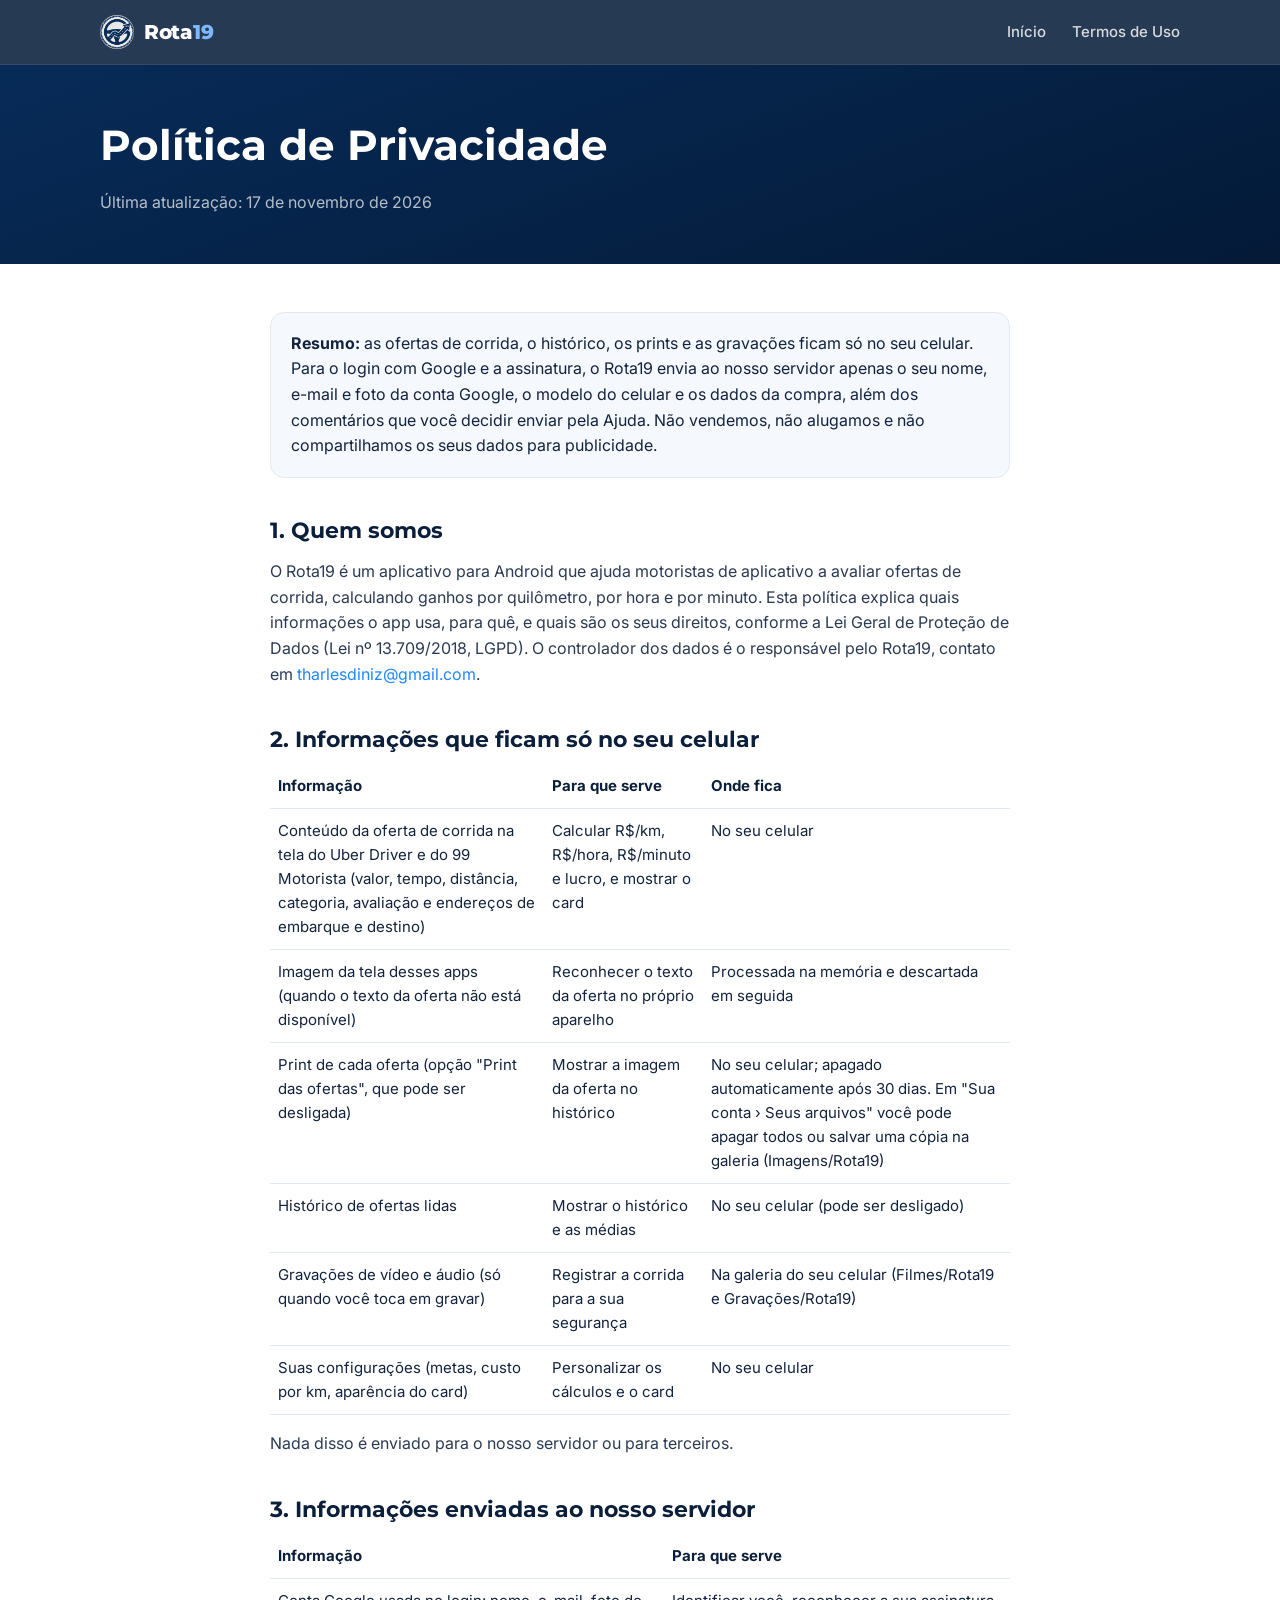
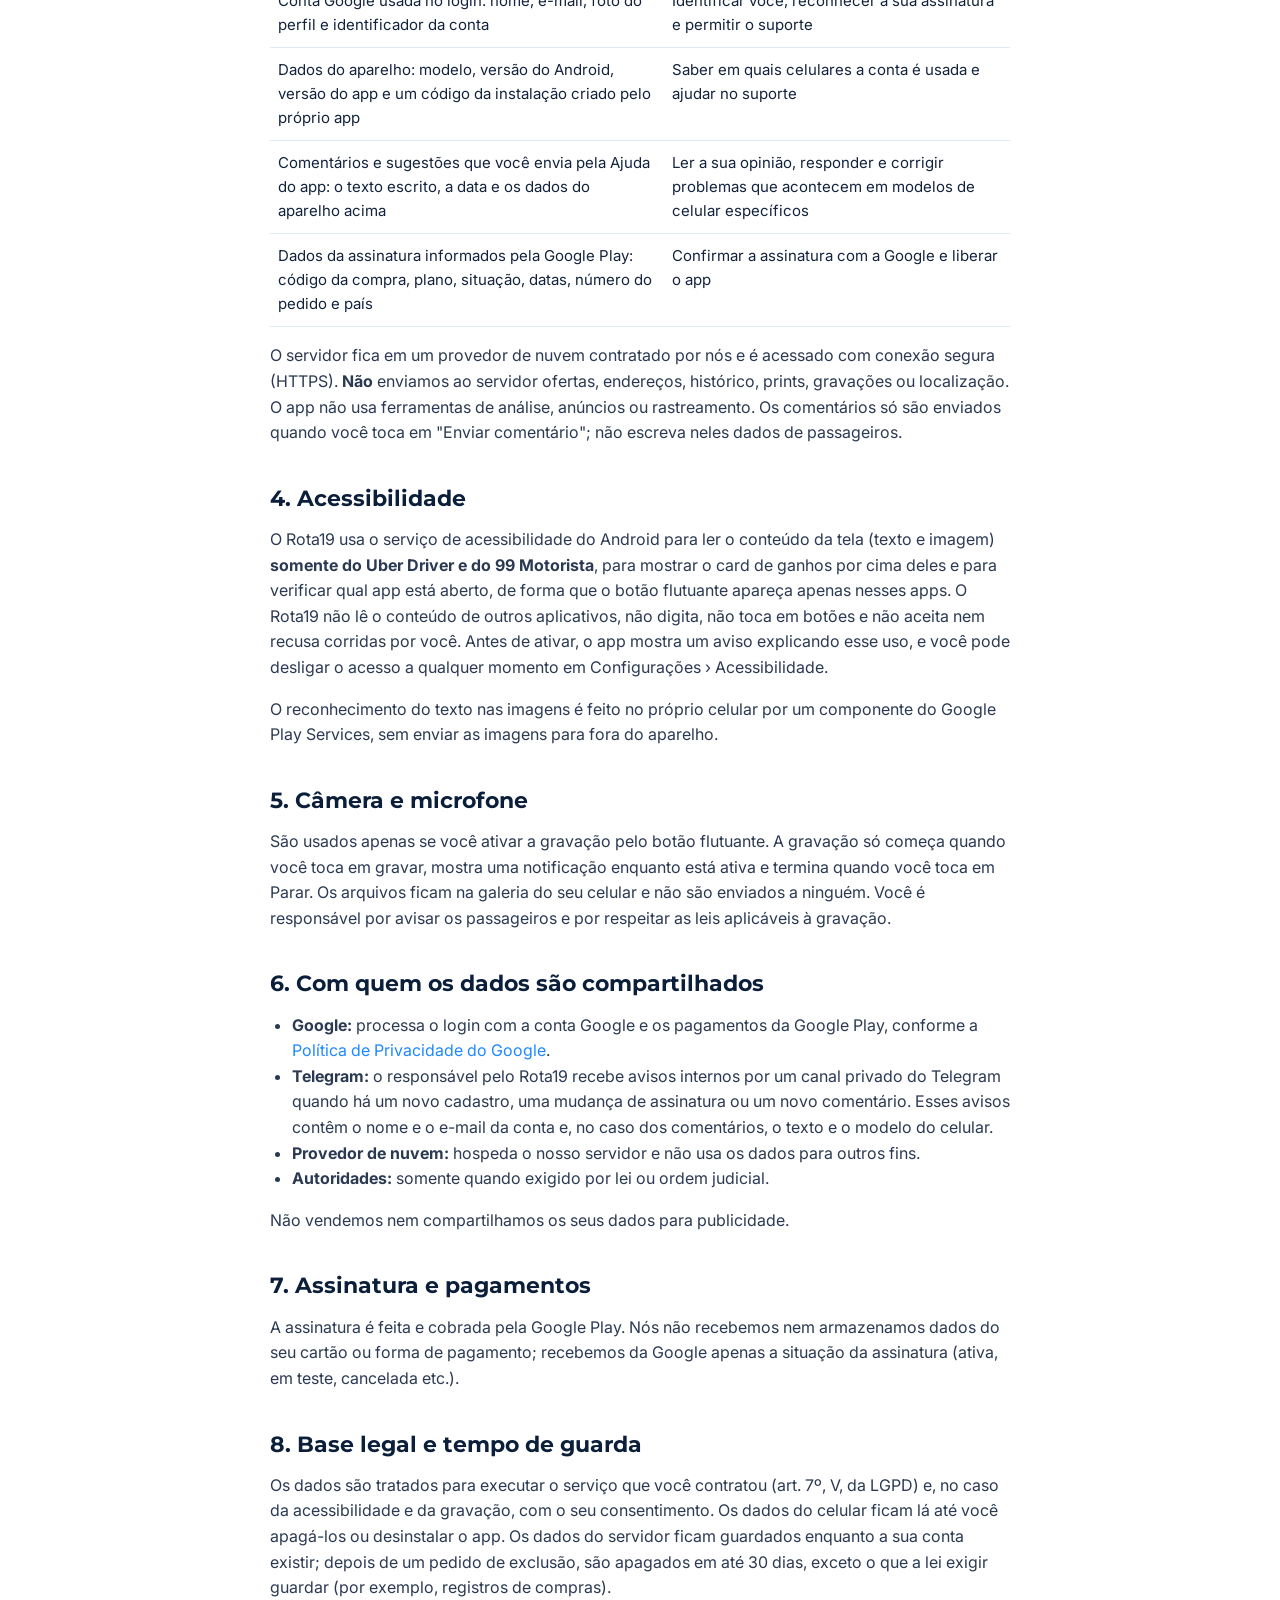
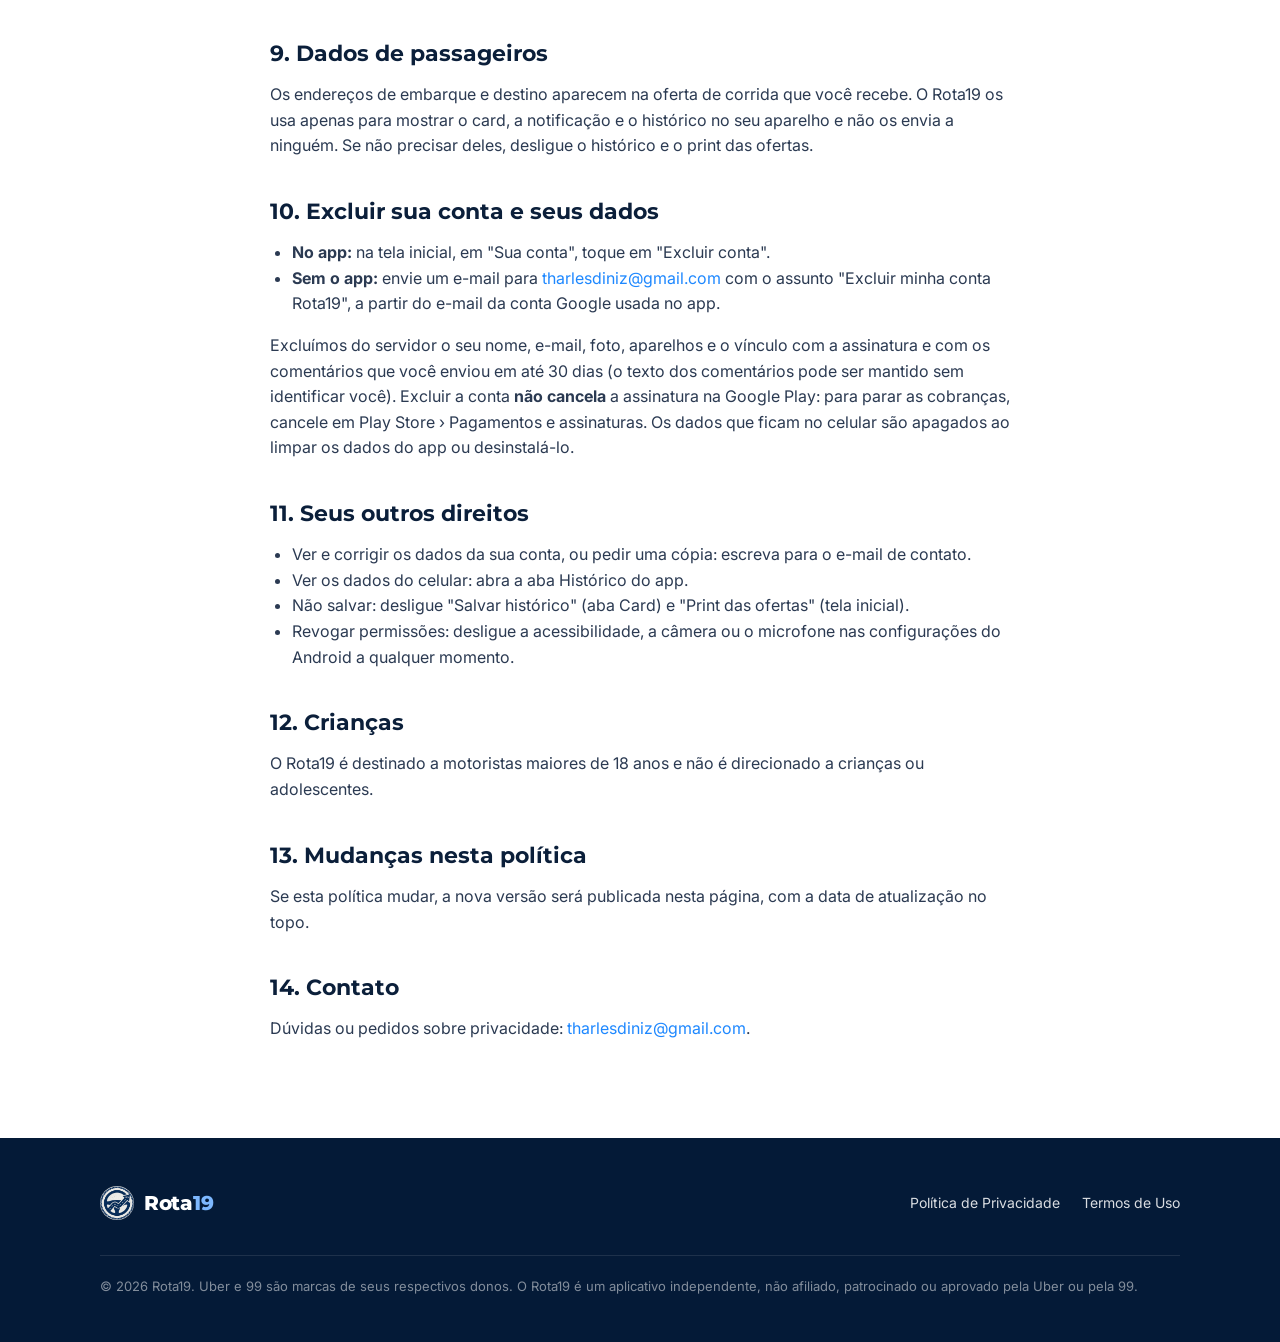
==== commit 0a7f6c24: "Política de Privacidade: comentários pela Ajuda, avisos no Telegram e pasta de arquivos Co-Authored-" ====
--- a/privacidade.html
+++ b/privacidade.html
@@ -27,13 +27,13 @@
 <div class="doc-hero">
   <div class="wrap">
     <h1>Política de Privacidade</h1>
-    <p>Última atualização: 16 de novembro de 2026</p>
+    <p>Última atualização: 17 de novembro de 2026</p>
   </div>
 </div>
 
 <main class="doc">
   <div class="box">
-    <strong>Resumo:</strong> as ofertas de corrida, o histórico, os prints e as gravações ficam só no seu celular. Para o login com Google e a assinatura, o Rota19 envia ao nosso servidor apenas o seu nome, e-mail e foto da conta Google, o modelo do celular e os dados da compra. Não vendemos, não alugamos e não compartilhamos os seus dados para publicidade.
+    <strong>Resumo:</strong> as ofertas de corrida, o histórico, os prints e as gravações ficam só no seu celular. Para o login com Google e a assinatura, o Rota19 envia ao nosso servidor apenas o seu nome, e-mail e foto da conta Google, o modelo do celular e os dados da compra, além dos comentários que você decidir enviar pela Ajuda. Não vendemos, não alugamos e não compartilhamos os seus dados para publicidade.
   </div>
 
   <h2>1. Quem somos</h2>
@@ -44,7 +44,7 @@
     <tr><th>Informação</th><th>Para que serve</th><th>Onde fica</th></tr>
     <tr><td>Conteúdo da oferta de corrida na tela do Uber Driver e do 99 Motorista (valor, tempo, distância, categoria, avaliação e endereços de embarque e destino)</td><td>Calcular R$/km, R$/hora, R$/minuto e lucro, e mostrar o card</td><td>No seu celular</td></tr>
     <tr><td>Imagem da tela desses apps (quando o texto da oferta não está disponível)</td><td>Reconhecer o texto da oferta no próprio aparelho</td><td>Processada na memória e descartada em seguida</td></tr>
-    <tr><td>Print de cada oferta (opção "Print das ofertas", que pode ser desligada)</td><td>Mostrar a imagem da oferta no histórico</td><td>No seu celular; apagado automaticamente após 30 dias</td></tr>
+    <tr><td>Print de cada oferta (opção "Print das ofertas", que pode ser desligada)</td><td>Mostrar a imagem da oferta no histórico</td><td>No seu celular; apagado automaticamente após 30 dias. Em "Sua conta › Seus arquivos" você pode apagar todos ou salvar uma cópia na galeria (Imagens/Rota19)</td></tr>
     <tr><td>Histórico de ofertas lidas</td><td>Mostrar o histórico e as médias</td><td>No seu celular (pode ser desligado)</td></tr>
     <tr><td>Gravações de vídeo e áudio (só quando você toca em gravar)</td><td>Registrar a corrida para a sua segurança</td><td>Na galeria do seu celular (Filmes/Rota19 e Gravações/Rota19)</td></tr>
     <tr><td>Suas configurações (metas, custo por km, aparência do card)</td><td>Personalizar os cálculos e o card</td><td>No seu celular</td></tr>
@@ -56,9 +56,10 @@
     <tr><th>Informação</th><th>Para que serve</th></tr>
     <tr><td>Conta Google usada no login: nome, e-mail, foto do perfil e identificador da conta</td><td>Identificar você, reconhecer a sua assinatura e permitir o suporte</td></tr>
     <tr><td>Dados do aparelho: modelo, versão do Android, versão do app e um código da instalação criado pelo próprio app</td><td>Saber em quais celulares a conta é usada e ajudar no suporte</td></tr>
+    <tr><td>Comentários e sugestões que você envia pela Ajuda do app: o texto escrito, a data e os dados do aparelho acima</td><td>Ler a sua opinião, responder e corrigir problemas que acontecem em modelos de celular específicos</td></tr>
     <tr><td>Dados da assinatura informados pela Google Play: código da compra, plano, situação, datas, número do pedido e país</td><td>Confirmar a assinatura com a Google e liberar o app</td></tr>
   </table>
-  <p>O servidor fica em um provedor de nuvem contratado por nós e é acessado com conexão segura (HTTPS). <strong>Não</strong> enviamos ao servidor ofertas, endereços, histórico, prints, gravações ou localização. O app não usa ferramentas de análise, anúncios ou rastreamento.</p>
+  <p>O servidor fica em um provedor de nuvem contratado por nós e é acessado com conexão segura (HTTPS). <strong>Não</strong> enviamos ao servidor ofertas, endereços, histórico, prints, gravações ou localização. O app não usa ferramentas de análise, anúncios ou rastreamento. Os comentários só são enviados quando você toca em "Enviar comentário"; não escreva neles dados de passageiros.</p>
 
   <h2>4. Acessibilidade</h2>
   <p>O Rota19 usa o serviço de acessibilidade do Android para ler o conteúdo da tela (texto e imagem) <strong>somente do Uber Driver e do 99 Motorista</strong>, para mostrar o card de ganhos por cima deles e para verificar qual app está aberto, de forma que o botão flutuante apareça apenas nesses apps. O Rota19 não lê o conteúdo de outros aplicativos, não digita, não toca em botões e não aceita nem recusa corridas por você. Antes de ativar, o app mostra um aviso explicando esse uso, e você pode desligar o acesso a qualquer momento em Configurações › Acessibilidade.</p>
@@ -70,6 +71,7 @@
   <h2>6. Com quem os dados são compartilhados</h2>
   <ul>
     <li><strong>Google:</strong> processa o login com a conta Google e os pagamentos da Google Play, conforme a <a href="https://policies.google.com/privacy" rel="noopener">Política de Privacidade do Google</a>.</li>
+    <li><strong>Telegram:</strong> o responsável pelo Rota19 recebe avisos internos por um canal privado do Telegram quando há um novo cadastro, uma mudança de assinatura ou um novo comentário. Esses avisos contêm o nome e o e-mail da conta e, no caso dos comentários, o texto e o modelo do celular.</li>
     <li><strong>Provedor de nuvem:</strong> hospeda o nosso servidor e não usa os dados para outros fins.</li>
     <li><strong>Autoridades:</strong> somente quando exigido por lei ou ordem judicial.</li>
   </ul>
@@ -89,7 +91,7 @@
     <li><strong>No app:</strong> na tela inicial, em "Sua conta", toque em "Excluir conta".</li>
     <li><strong>Sem o app:</strong> envie um e-mail para <a href="mailto:tharlesdiniz@gmail.com?subject=Excluir%20minha%20conta%20Rota19">tharlesdiniz@gmail.com</a> com o assunto "Excluir minha conta Rota19", a partir do e-mail da conta Google usada no app.</li>
   </ul>
-  <p>Excluímos do servidor o seu nome, e-mail, foto, aparelhos e o vínculo com a assinatura em até 30 dias. Excluir a conta <strong>não cancela</strong> a assinatura na Google Play: para parar as cobranças, cancele em Play Store › Pagamentos e assinaturas. Os dados que ficam no celular são apagados ao limpar os dados do app ou desinstalá-lo.</p>
+  <p>Excluímos do servidor o seu nome, e-mail, foto, aparelhos e o vínculo com a assinatura e com os comentários que você enviou em até 30 dias (o texto dos comentários pode ser mantido sem identificar você). Excluir a conta <strong>não cancela</strong> a assinatura na Google Play: para parar as cobranças, cancele em Play Store › Pagamentos e assinaturas. Os dados que ficam no celular são apagados ao limpar os dados do app ou desinstalá-lo.</p>
 
   <h2>11. Seus outros direitos</h2>
   <ul>
